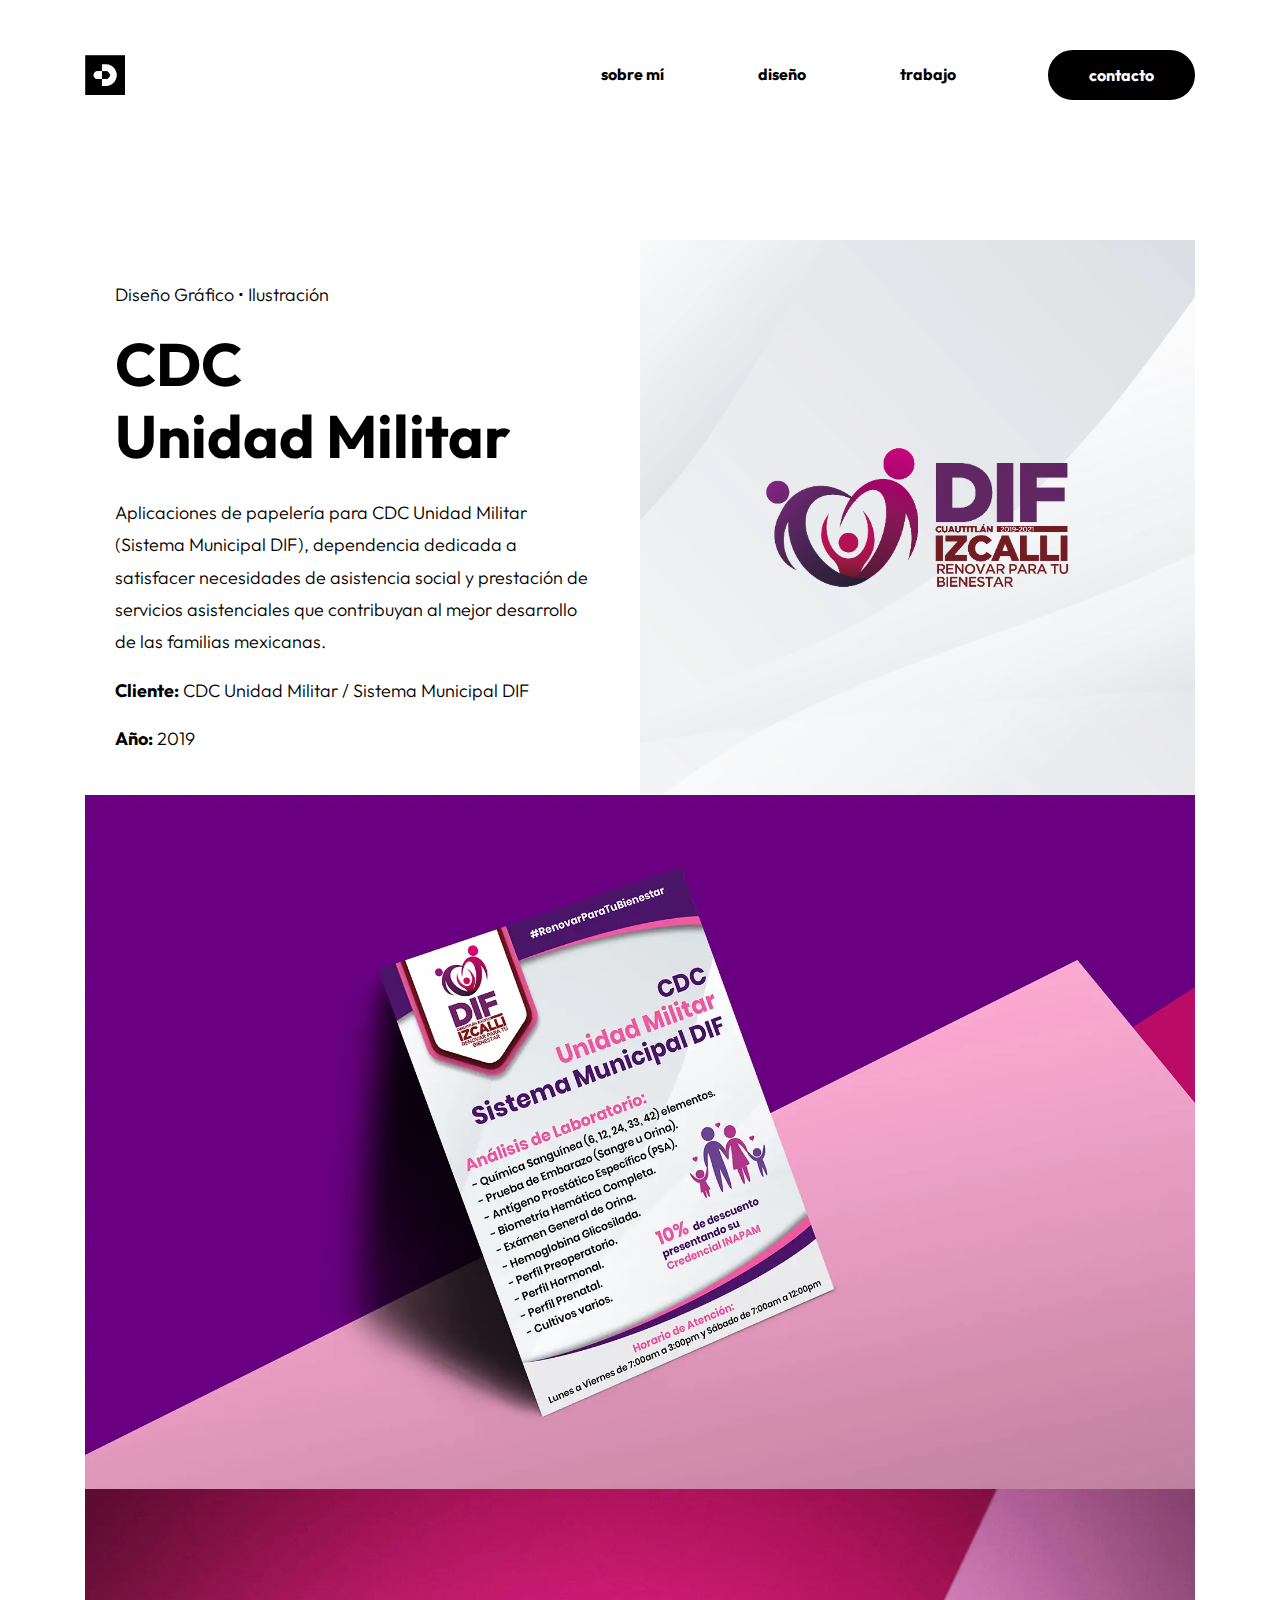
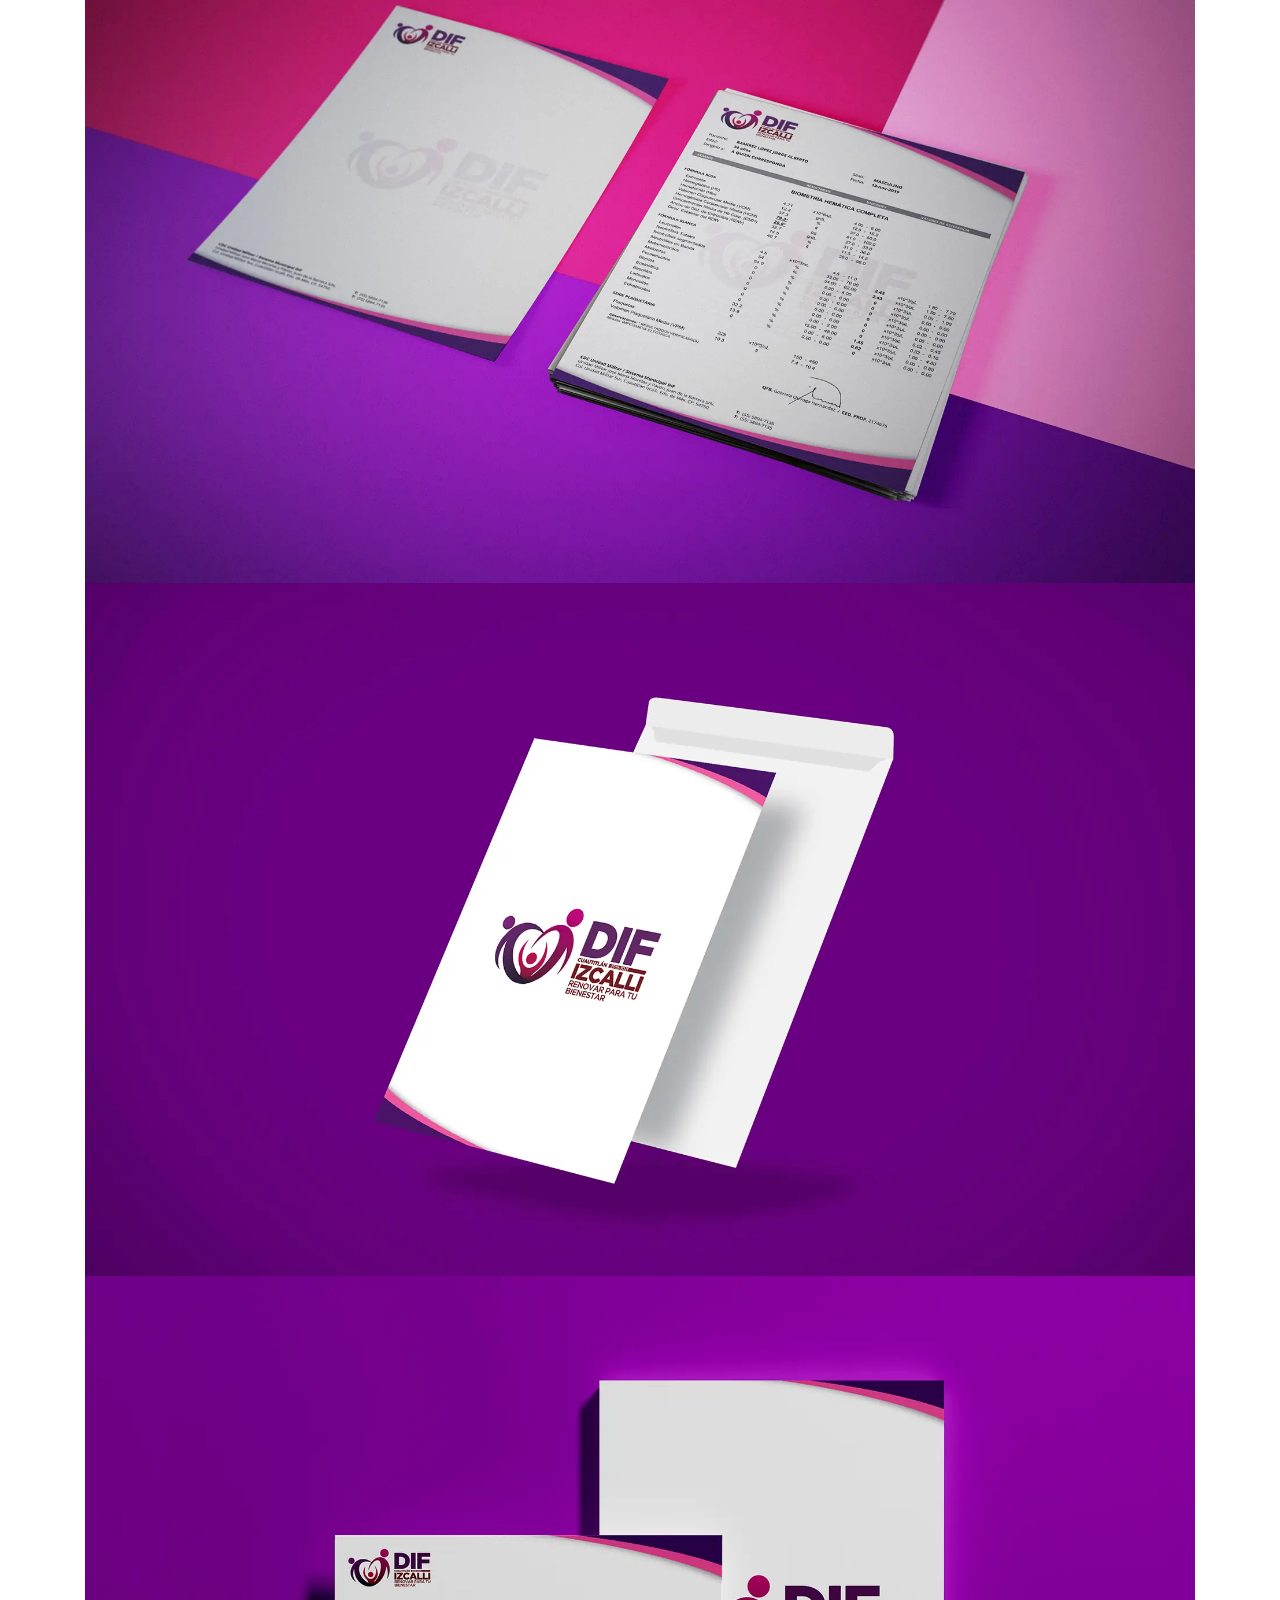
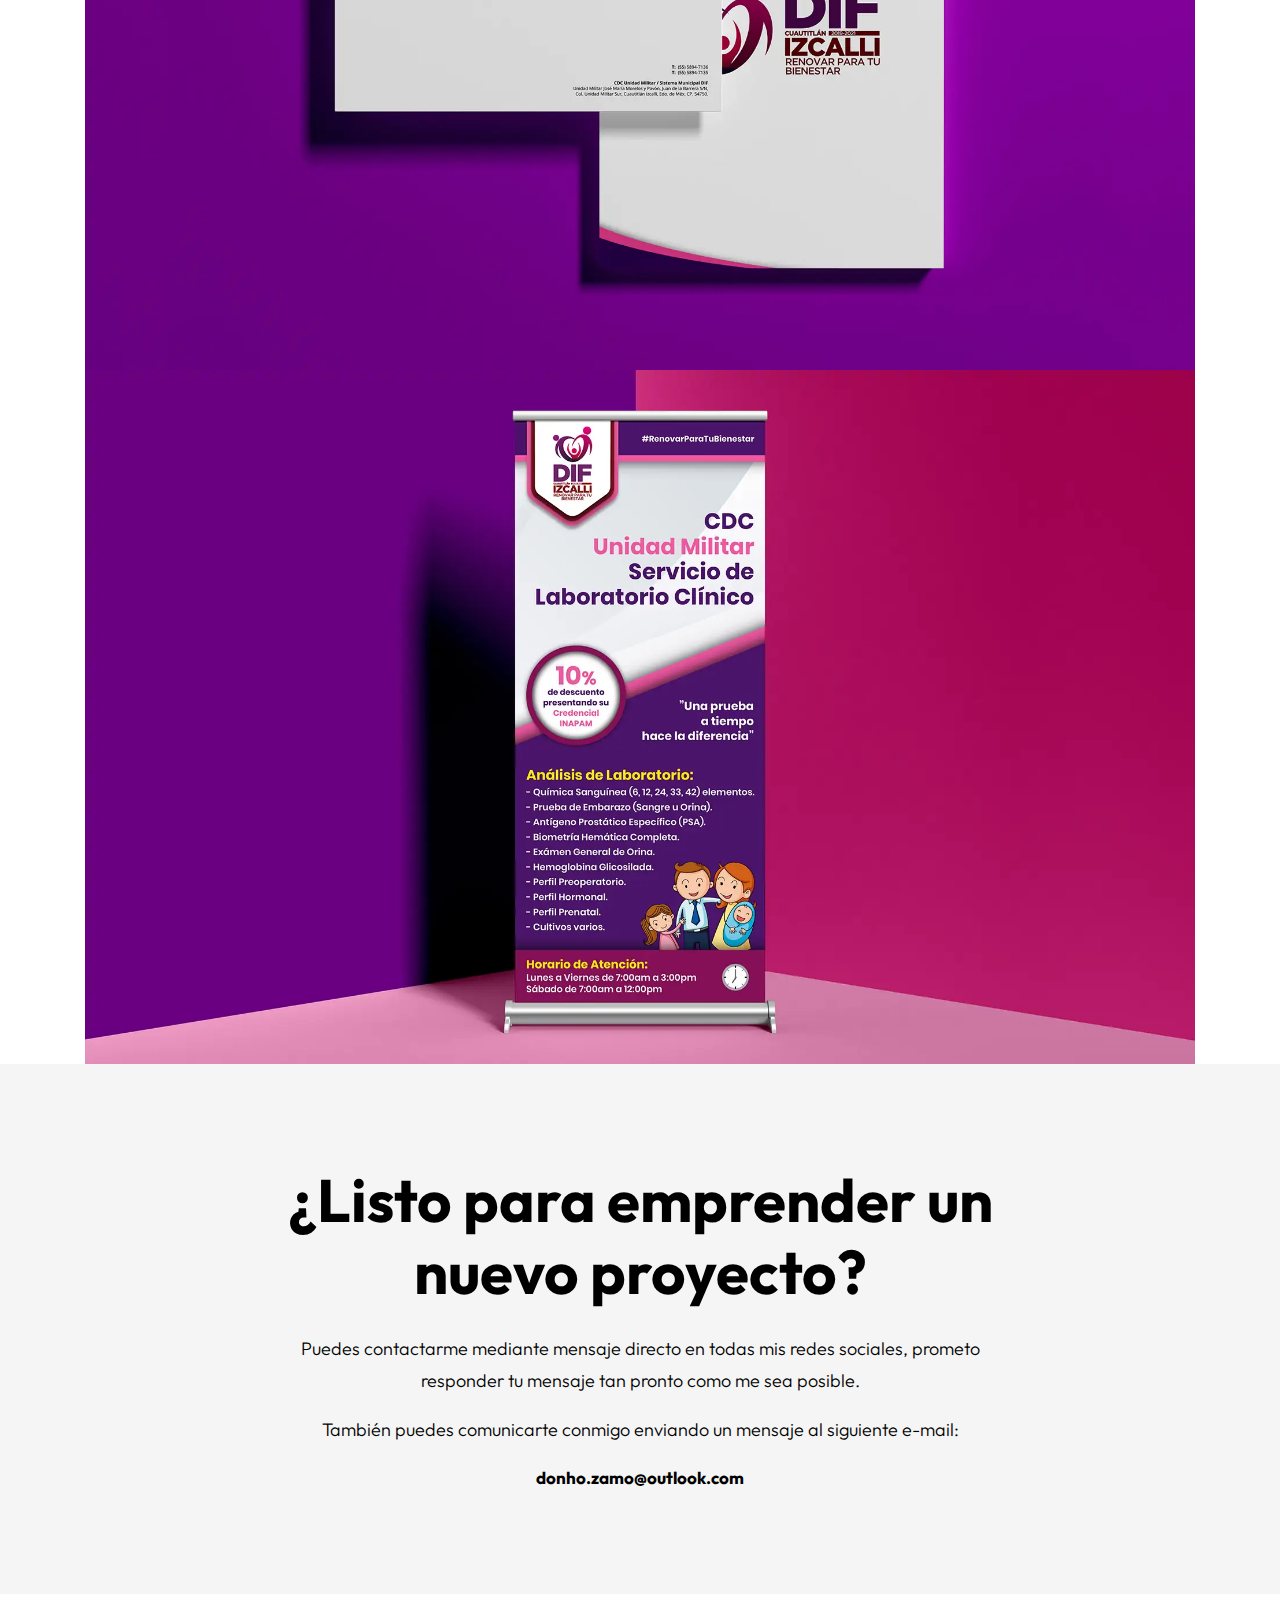
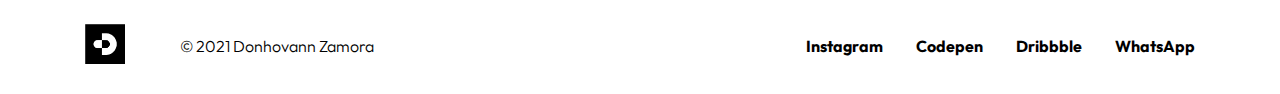
==== cdc-proyecto.html @ dbd27ae6 "Add files via upload" ====
<!DOCTYPE html>
<html lang="es">
<head>
  <meta charset="UTF-8">
  <meta http-equiv="X-UA-Compatible" content="IE=edge">
  <meta name="keywords" content="Desarrollo Web, Diseño Digital, Diseño Gráfico, Freelance, Web Design, México"/>
  <meta name="description" content="Donhovann Zamora, desarrollador web y diseñador digital freelance localizado en el Estado de México."/>
  <meta name="viewport" content="width=device-width, initial-scale=1.0, maximum-scale=1.0">
  <meta name="Donhovann Zamora" content="WebDesign">
  <title>Donhovann - Proyecto CDC Unidad Militar</title>
  <!--Shortcut Icon-->
  <link rel="shortcut icon" href="img/favicon.png" type="image/x-icon">
  <!--Modernizr JS-->
  <script src="js/modernizr-custom.js"></script>
  <!--Bootstrap CSS-->
  <link rel="stylesheet" type="text/css" href="css/bootstrap.min.css" media="all">
  <!--General Style CSS-->
  <link rel="stylesheet" type="text/css" href="css/style.css" media="all">
  <!--Fonts CSS-->
  <link rel="stylesheet" type="text/css" href="css/font-awesome.min.css" media="all">
</head>
<body>

  <!-- Navbar -->
  <nav class="navbar navbar-expand-lg navbar-light bg-light" id="nav">
    <div class="container">
      <a class="navbar-brand logo_h" href="index.html"><img src="img/logo.png" alt="logo" height="40" width="40"/></a>
      <button class="navbar-toggler collapsed" type="button" data-toggle="collapse" data-target="#navbarNav" aria-controls="navbarNav" aria-expanded="false" aria-label="Toggle navigation">
        <span class="navbar-toggler-icon"></span>
        <span class="my-1 mx-2 close"> <i class="fa fa-close"></i></span>
      </button>
      <div class="collapse navbar-collapse text-right" id="navbarNav">
        <ul class="navbar-nav">
          <li class="nav-item" id="empty"><a class="nav-link" href="#aboutme_wrap">sobre mí</a></li>
          <li class="nav-item" id="empty"><a class="nav-link" href="#services_wrap">diseño</a></li>
          <li class="nav-item" id="empty"><a class="nav-link" href="#work_wrap">trabajo</a></li>
          <li class="nav-item nav-ghost"><a class="nav-link" href="#contact_wrap">contacto</a></li>
        </ul>
      </div>
    </div>
  </nav>

  <!-- CDC Project -->
  <section id="project-container">
    <div class="container">
      <div class="row">
        <div class="col-lg-6" id="project-text">
          <div class="text-container">       
            <p class="tag">Diseño Gráfico • Ilustración</p>
            <h2>CDC</br>Unidad Militar</h2> 
            <p>Aplicaciones de papelería para CDC Unidad Militar (Sistema Municipal DIF), dependencia dedicada a satisfacer necesidades de
               asistencia social y prestación de servicios asistenciales que contribuyan al mejor desarrollo de las familias mexicanas.</p>
            <p><span>Cliente:</span> CDC Unidad Militar / Sistema Municipal DIF</p>
            <p><span>Año:</span> 2019</p>
          </div>
        </div>  
        <div class="col-lg-6 project-block-image">
          <img src="img/projects/cdc/cdc00.webp" alt="" />
        </div>
        <div class="col-lg-12 image-container">
          <img src="img/projects/cdc/cdc01.webp" alt="alt">
          <img src="img/projects/cdc/cdc02.webp" alt="alt">
          <img src="img/projects/cdc/cdc03.webp" alt="alt">
          <img src="img/projects/cdc/cdc04.webp" alt="alt">
          <img src="img/projects/cdc/cdc05.webp" alt="alt">
          <!--<img src="img/projects/cdc/cdc08.webp" alt="alt">
          <img src="img/projects/cdc/cdc09.webp" alt="alt">
          <img src="img/projects/cdc/cdc10.webp" alt="alt">-->
        </div>  
      </div>    
    </div>
  </section>

  <!-- Contact -->
  <div id="contact_wrap">
    <div class="container">
      <div class="row">
        <div class="col-lg-8 text-center offset-lg-2" id="contact_text">
          <h2>¿Listo para emprender un nuevo proyecto?</h2>
          <p>Puedes contactarme mediante mensaje directo en todas mis redes sociales,
             prometo responder tu mensaje tan pronto como me sea posible.</p>
          <p>También puedes comunicarte conmigo enviando un mensaje al siguiente e-mail:</p>
          <p class="envelope">donho.zamo@outlook.com</p>
        </div>  
      </div>
    </div>
  </div>

  <!--Footer Trip -->
  <div id="footer-strip">
    <div class="container">
      <div class="row center02">
        <div class="col-12 col-lg-1 left">
          <a class="logo_h02" href="#nav"><img src="img/logo.png" alt="logo" height="40" width="40"/></a>
        </div>
        <div class="col-12 col-lg-6 center">
          <p>© 2021 Donhovann Zamora</p>
        </div>
        <div class="col-12 col-md-12 col-lg-5 right">
          <ul class="social-letter">
            <li id=""><a href="https://www.instagram.com/donho_zamo/" target="_blank">Instagram</a></li>
            <li id=""><a href="https://codepen.io/donho_zamo" target="_blank">Codepen</a></li>
            <li id=""><a href="https://dribbble.com/donho_zamo" target="_blank">Dribbble</a></li>
            <li id=""><a href="https://api.whatsapp.com/send?phone=5215575532585">WhatsApp</a></li>
          </ul>
        </div>
      </div>
    </div>
  </div>

  <!--Jquery v3.5.1-->
  <script src="js/jquery-3.5.1.min.js"></script>
  <!--Bootstrap-->
	<script src="js/bootstrap.min.js"></script>
  <!--Main Scripts & Plugins-->
</body>
</html>
---- css/style.css ----
@import url('https://fonts.googleapis.com/css2?family=Poppins:ital,wght@0,100;0,200;0,300;0,400;0,500;0,600;0,700;0,800;0,900;1,100;1,200;1,300;1,400;1,500;1,600;1,700;1,800;1,900&display=swap');

@import url('https://fonts.googleapis.com/css2?family=Outfit:wght@100;200;300;400;500;600;700;800;900&display=swap');

/*----------Main Style----------*/
html {
  scroll-behavior: smooth;
}
body {
  /*font-family: 'Poppins', sans-serif !important;*/
  font-family: 'Outfit', sans-serif !important;
  color: #000;
  font-display: swap;
}
h1 {
  /*font-size: 56px;
  font-weight: 700;
  margin-top: 0px;
  margin-bottom: 25px;
  font-size: 57px;*/
  font-size: 60px;
  font-weight: 700;
  margin-top: 0px;
  margin-bottom: 25px;
  line-height: 72px;
}
h2 {
  /*font-size: 56px;
  font-weight: 700;
  margin-top: 0px;
  margin-bottom: 30px;*/
  font-size: 60px;
  font-weight: 700;
  margin-top: 0px;
  margin-bottom: 25px;
  line-height: 72px;
  
}
h3 {
  font-size: 44px;
  font-weight: 700;
  line-height: 54px;
  margin-top: 0px;
  margin-bottom: 18px;
}
h4 {
  font-size: 32px;
  font-weight: 700;
  line-height: 41px;
  margin-top: 0px;
  margin-bottom: 6px;
}
h5 {
  /*font-size: 18px;
  font-weight: 700;
  line-height: 26px;
  margin-bottom: 9px; 
  margin-top: 0px;*/
  font-size: 19px;
  font-weight: 700;
  line-height: auto;/*34.2px*/
  margin-bottom: 13px; 
  margin-top: 0px;
}
p {
  /*font-size: 16px;
  font-weight: 400;
  line-height: 32px;*/
  /*font-size: 19px;
  font-weight: 300;
  line-height: 34.2px;*/
  font-size: 18px;
  font-weight: 300;
  line-height: 32.4px;
}
a {
  /*  font-size: 16px;*/
  font-size: 18px;/*19px*/
}
#button-ghost {
  -webkit-transition:all 0.25s ease-in; 
  -moz-transition:all 0.25s ease-in; 
  -o-transition:all 0.25s ease-in;
  -ms-transition:all 0.25s ease-in; 
  transition: all 0.25s ease-in;
  border: 3px solid #000000;
  border-radius: 40px;
  padding: 12px 38px !important; 
  background-color: #000000;
  font-weight: 700;
  color: #ffffff;
  font-size: 16px;
}
#button-ghost i {
  font-size: 16px;
  padding-left: 6px;
  font-weight: 700;
}
#button-ghost:hover {
  -webkit-transition:all 0.25s ease-in; 
  -moz-transition:all 0.25s ease-in; 
  -o-transition:all 0.25s ease-in;
  -ms-transition:all 0.25s ease-in; 
  transition: all 0.25s ease-in;
  border: 3px solid #000000;
  background-color: #FFFFFF !important;
  color: #000000 !important;
  text-decoration: none;
}
#button-ghost:hover i{
  font-size: 16px;
  font-weight: 700;
}
.block-text p:last-of-type{
  margin-bottom: 50px;
}
/*---------------------- Navbar ----------------------*/
.navbar {
  background-color: #FFFFFF !important;
  padding: 50px 0;
}
.navbar-nav { 
  margin-left: auto; 
} 
.navbar .nav-item {
  /*margin: 0 27px ;*/
  margin: 0 15px;
  border-radius: 10px;
  -webkit-transition:all 0.25s ease-in; 
  -moz-transition:all 0.25s ease-in; 
  -o-transition:all 0.25s ease-in;
  -ms-transition:all 0.25s ease-in; 
  transition: all 0.25s ease-in;
  border: 2px solid transparent;
  color: #000000;
}
.navbar .nav-item:hover,
.navbar .nav-item:active,
.navbar .nav-item:focus {
  background-color: #f1f3f4 !important;
}
/*.navbar .nav-item a {
  padding: 12px 18px !important;
}*/
.navbar #empty a{
  color: #000000;
  /*padding: 12px 18px !important;*/
  padding: 10px 30px !important;
}
.navbar .nav-item:last-child a{
  color: #ffffff;
}
.navbar .nav-item:last-child:hover a{
  color: #000000;
}
.navbar .nav-ghost {
  -webkit-transition:all 0.25s ease-in; 
  -moz-transition:all 0.25s ease-in; 
  -o-transition:all 0.25s ease-in;
  -ms-transition:all 0.25s ease-in; 
  transition: all 0.25s ease-in;
  border: 3px solid #000000;
  border-radius: 40px;
  background-color: #000000 !important;
  margin-left: 45px;
}
.navbar .nav-ghost a {
  -webkit-transition:all 0.25s ease-in; 
  -moz-transition:all 0.25s ease-in; 
  -o-transition:all 0.25s ease-in;
  -ms-transition:all 0.25s ease-in; 
  transition: all 0.25s ease-in;
  padding: 10px 38px !important; 
}
.navbar .nav-ghost:hover,
.navbar .nav-ghost:active,
.navbar .nav-ghost:focus {
  /*border: 2px solid #ffff00;/*#01ccff;
  background-color: #ffffff !important;*/
  
  border: 3px solid #000000;/*#01ccff;*/
  background-color: #ffffff !important;
}
.navbar .nav-item:last-child {
  margin-right: 0px; 
}
.navbar .nav-item a { 
  /*font-size: 15px;
  color: #000000 !important;
  font-weight: 700;*/
  font-size: 16px;
  font-weight: 700;
  /*color: #000000 !important;*/
  color: #000000;

} 
/*.logo_h img {
  max-width: 40px;
  margin-left: 0px;
  left: 0;
}*/
.navbar-brand {
  margin-left: 0px;
  padding-left: 0px;
  left: 0;
}
.navbar-toggler>.close {
  display:inline;
}
.close i {
  font-size: 25px;
} 
.navbar-toggler.collapsed>.close, .navbar-toggler:not(.collapsed)>.navbar-toggler-icon {
  display:none;
}
.navbar-toggler,
.navbar-toggler:focus,
.navbar-toggler:active,
.navbar-toggler:hover {
  border: none !important;
  text-decoration: none !important;
  outline: none !important;
  padding-right: 0px;
  margin-right: 0px;
}
/*---------------------- Hero Banner ----------------------*/
#hero-banner {
  background-color: #FFFFFF;
  padding: 10px 0 0 0;
}
.social-letter {
  padding: 10px 0 0 0;
}
.social-letter li {
  list-style: none;
  display: inline-block;
  margin: 0px 15px;
}
.social-letter li:first-child {
  margin-left: 2px; 
}
.social-letter li a {
  text-decoration: none;
  font-weight: 700;
  color: #000000;
  -webkit-transition:all 0.15s ease-in; 
  -moz-transition:all 0.15s ease-in; 
  -o-transition:all 0.15s ease-in;
  -ms-transition:all 0.15s ease-in; 
  transition: all 0.15s ease-in; 
}
.social-letter li a:hover,
.social-letter li a:focus,
.social-letter li a:active {
  opacity: 0.6;
}

#hero-banner .block-text {
  display: flex;
  align-items: center;
}/*
#hero-banner .block-image { 
  display: flex;
  align-items: center;
  justify-content: center;
  overflow: hidden;
}
#hero-banner .block-image img {
  width: 150%;
  height: auto;
}*/
#hero-banner .block-image { 
  display: flex;
  align-items: center;
  justify-content: center;
  overflow: hidden;
}
#hero-banner .block-image img {
  width: 120%;
  height: auto;
}

/*---------------------- About me ----------------------*/
.info_text_wrap {
  background-color: #f1f3f4;
}
.info_text_wrap .block-image { 
  display: flex;
  align-items: center;
  justify-content: center;
  /*padding: 0 40px 0 0;*/
  overflow: hidden;
}
.info_text_wrap .block-image img {
  width: 100%;
  height: auto;
}
.info_text_wrap #block-text {
  display: flex;
  align-items: center;
}
.info_text_wrap p:last-child {
  margin-bottom: 0px;
  padding-bottom: 0px;
}
#work_wrap, #work_me_wrap {
  padding: 100px 0;
}
#work_wrap .block-image img{
  max-width: 95%;
  height: auto;
}
#work_me_wrap .block-image img{
  max-width: 90%;
  height: auto;
}
/*---------------------- Services ----------------------*/
#services_wrap {
  padding: 100px 0;
  text-align: left; 
}
#services_wrap .main_title {
  max-width: 600px; /*550px*/
  padding-bottom: 30px;
}
.card-services { 
  margin-bottom: 20px;
  margin-top: 0px;
  border-radius: 10px;
  text-align: left; 
  display: block;
  padding: 25px 25px;
  background-color: #f1f3f4;
} 
.card-services .text-wrap {
  display: block;
  width: 100%;
}
.card-services .text-wrap p,.hover-text p {
  /*font-size: 14px;
  line-height: 27px;
  margin-bottom: 0px;
  margin-top: 0px;*/
  font-size: 16px;
  line-height: 27.2px;
  margin-bottom: 0px;
  margin-top: 0px;
}
/************************************/
#services_wrap .card-services .hover-text {
  opacity: 1;
  display: none;
  position: absolute;
  margin-top: -200px !important;
}
#services_wrap .card-services:hover .hover-text {
  background-color: #212121;
  opacity: 1;
  display: contents;
}
#services_wrap .card-services:hover .text-wrap {
  display: none;
}
#services_wrap .services01:hover {
  background-color: #A4FEFD;/*#FFDEF4;*/ /*#FFFF00*/
  cursor: context-menu;
}
#services_wrap .services02:hover {
  background-color: #A4FEFD;/*#E8DDFF;*/
  cursor: context-menu;
}
#services_wrap .services03:hover {
  background-color: #A4FEFD;/*#DEF9FF;*/
  cursor: context-menu;
}
/*---------------------- Projects ----------------------*/
.col-no-margin {
  margin-left: 0;
  margin-right: 0;
  padding-left: 0;
  padding-right: 0;
}
.ccc {
  padding-left: 15px;
  padding-right: 15px;
}
#projects_wrap {
  padding: 100px 0 140px 0;
  text-align: left;
}
#projects_wrap .main_title {
  text-align: left;
  padding-bottom: 30px;
}
.block-container {
  overflow: hidden !important;
}
.card-project {
  text-align: left;
  /*background-color: #f8f9f9;*/
  background-color: #f1f3f4;
  height: 220px;

  background-repeat: no-repeat, repeat;
  background-size: cover;
  background-position: center;
  overflow: hidden !important;
}
.turquesa {
  background-image: url("../img/projects/preview-turquesa.webp");
}
.hawi {
  background-image: url("../img/projects/preview-hawi.webp");
}
.escareg {
  background-image: url("../img/projects/preview-escareg.webp");
}
.cdc {
  background-image: url("../img/projects/preview-cdc.webp");
}
.kazel {
  background-image: url("../img/projects/preview-kazel.webp");
}
.card-project .tag {
  font-size: 14px;
  text-transform: uppercase;
  line-height: 29px;
  font-weight: 600;
  margin-top: 0px;
  margin-bottom: 10px;
}
.card-project .tag-number {
  font-size: 40px;
  line-height: 29px;
  font-weight: 700;
}
.card-project .tag-number span{
  font-size: 24px;
  font-weight: 600;
  color: #c4c4c4;
}
#projects_wrap a {
  color: #000000;
}
#projects_wrap a:hover {
  text-decoration: none;
  color: #000000;
}
#projects_wrap .card-project a .container-text {
  -webkit-transition:all 0.2s ease-in; 
  -moz-transition:all 0.2s ease-in; 
  -o-transition:all 0.2s ease-in;
  -ms-transition:all 0.2s ease-in; 
  transition: all 0.2s ease-in; 
  position: relative;
  min-height: 220px;
  background-color: rgba(0, 0, 0, 0.1 );
  opacity: 0;

  color: #ffffff;
  text-align: center;

  margin-top: -250px;
}
#projects_wrap .card-project:hover a .container-text {
  background-color: #212121;
  opacity: 1;
  margin-top: 0px;
}
#projects_wrap .card-project a .container-text  p {
  font-size: 14px;
  line-height: 29px;
  margin-bottom: 0px;
  margin-top: 0px;

  position: absolute;
  top: 50px;
  bottom: 0;
  left: 0;
  right: 0;
  height: max-content;
  margin: auto;
}
#projects_wrap .card-project a .container-text  h4 {
  position: absolute;
  top: 0;
  bottom: 0;
  left: 0;
  right: 0;
  height: max-content;
  margin: auto;
  
  font-size: 20px;
  line-height: 26px;
  font-weight: 600;
  text-transform: uppercase;
}
#projects_wrap .card-project a .container-text  h4 span {
  font-size: 16px;
  font-weight: 500;
  text-transform: capitalize;
}
/*---------------------- Project Singular Page ----------------------*/
#project-container {
  padding-top: 80px;
  margin-top: 10px;
  background-color: #ffffff;
}
#project-container img {
  width: 100%;
}
#project-text {
  display: flex;
  align-items: center;
}
#project-text span {
  font-weight: 700;
}
.text-container {
  padding: 0 30px;
}
#project-text p:last-child {
  margin-bottom: 0px;
}
.project-block-image { 
  overflow: hidden !important;
  margin-left: 0px;
  padding-left: 0px;
}
.project-block-image img {
  margin: auto;
  width: 100%;
  height: auto;
  top: 0; left: 0; bottom: 0; right: 0;
}
/*---------------------- Instagram ----------------------*/
#insta_wrap {
  background-color: #ffffff;
  padding: 100px 0 0 0;
  text-align: left;
  display: flex;
  align-items: center;
  justify-content: left;
  color: #000000;
}
.main_title {
  display: inline-block;
  padding-bottom: 30px;
}
.main_title p {
  margin-top: 0px;
  margin-bottom: 0px;
}
.insta_item {
  overflow: hidden;
  padding: 0;
  max-height: 300px;
  margin: 0;
}
.insta_item img { 
  -webkit-transition:all 0.15s ease-in; 
  -moz-transition:all 0.15s ease-in; 
  -o-transition:all 0.15s ease-in;
  -ms-transition:all 0.15s ease-in; 
  transition: all 0.15s ease-in; 
  overflow: hidden;
  width: 100%;
}
.insta_item img:hover { 
  opacity: 0.8;
  cursor: pointer;
}
.insta_wrap .btn-container {
  max-height: 45px;
  margin-top: 20px;
  padding: 10px 0;
}
.insta-box {
  padding: 0px;
  overflow: hidden;
}
/*---------------------- Contact ----------------------*/
.envelope {
  font-size: 17px;
  font-weight: 700;
  margin-bottom: 0px;
  padding-bottom: 0px;
}
#contact_wrap {
  background-color: #f5f5f5;
}
#contact_text {
  padding-top: 100px;
  padding-bottom: 100px;
}
#contact_wrap #contact_img {
  width: 100%;
  height: auto;
}

#contact_wrap .block-image { 
  display: flex;
  align-items: center;
  justify-content: center;
  overflow: hidden;
}
#contact_wrap .block-image img {
  /*width: 90%;*/
  width: 100%;
  height: auto;
  /*padding-left: 20px;*/
}
/*---------------------- Footer Strip ----------------------*/
#footer-strip {
  padding: 30px 0;
  background-color: #ffffff;
}
#footer-strip p {
  /*font-size: 14px;
  padding: 0;
  margin: 0;
  margin-top: 10px;*/
  font-size: 16px;
  /*line-height: 27.2px;*/
  margin-bottom: 0px;
  margin-top: 6px;
}
#footer-strip a {
  font-size: 16px;
  font-weight: 700;
}
.center .center02 {
  display: flex;
  align-items: center;
}
.right {
  text-align: right !important;
}
.right .social-letter {
  list-style-type: none;
  margin: 0;
  padding: 0;
}
.right .social-letter li {
  display: inline-block;
  padding: 0;
  margin-top: 10px;
}
.right .social-letter li:last-child {
  margin-right: 0px !important; 
  padding-right: 0px !important; 
}
/*.logo_h02 {
  margin-left: 0px !important;
}
.logo_h02 img {
  max-width: 40px;
  margin-left: 0px;
  left: 0;
}*/
/*------------------------------------------*/
/*-------- MEDIA QUERIES RESPONSIVE --------*/
/*------------------------------------------*/
@media (min-width: 320px) and (max-width: 767px) { /*320-479 & 480-599 & 600-767*/
  .container {
    padding-left: 25px;
    padding-right: 25px;
  }
  .navbar {
    margin-left: 10px;
    margin-right: 10px;
  }
  h1 {
    font-size: 34px;
    font-weight: 700;
    margin-top: 0px;
    margin-bottom: 20px;
    line-height: 41px;
  }
  h2 {
    font-size: 34px;
    font-weight: 700;
    margin-top: 0px;
    margin-bottom: 20px;
    line-height: 41px;
  }
  h3 {
    font-size: 28px;
    font-weight: 700;
    line-height: 38px;
    margin-top: 0px;
    margin-bottom: 18px;
  }
  h4 {
    font-size: 26px;
    font-weight: 700;
    line-height: 36px;
    margin-top: 0px;
    margin-bottom: 6px;
  }
  h5 {
    font-size: 21px;
    font-weight: 700;
    line-height: 24px;
    padding-left: 2px;
    margin-bottom: 8px;
  }
  p {
    font-size: 17px;/*15px;*/
    font-weight: 300;
    line-height: 30.6px;/*30px; */
    padding-left: 0px;
  }
  a {
    /*font-size: 14px;*/
    font-size: 17px;/*15px;*/
    font-weight: 300;
    line-height: 30.6px;/*30px; */
  }
  .btn-link {
    text-align: center;
    margin: auto;
    display: block;
    font-size: 15px;
  }
  /*---------------------- Navbar ----------------------*/
  .navbar {
    background-color: #FFFFFF !important;
    padding: 25px 0px 0px 0px;
  }
  .navbar-nav { 
    margin-top: 25px;
    margin-left: auto; 
    width: 100%;
  } 
  .logo_h {
    margin-left: 18px !important;
  }
  .navbar-toggler {
    margin-right: 18px !important;
  }
  .navbar-toggler,
  .navbar-toggler:focus,
  .navbar-toggler:active,
  .navbar-toggler:hover {
    border: none !important;
    text-decoration: none !important;
    outline: none !important;
    padding-right: 0px;
    margin-right: 0px;
  }
  .navbar .nav-item {
    -webkit-transition:all 0.25s ease-in; 
    -moz-transition:all 0.25s ease-in; 
    -o-transition:all 0.25s ease-in;
    -ms-transition:all 0.25s ease-in; 
    transition: all 0.25s ease-in;
    width: 100%;
    text-align: center;
    left: 0;
    margin-left: 0;
    padding-left: 0;
    margin: 2px 0;
    padding: 13px 0;
    border-radius: 0px;
  }
  .navbar .nav-item:hover,
  .navbar .nav-item:active,
  .navbar .nav-item:focus {
    background-color:#f1f3f4 !important;
  }
  .navbar .nav-item:last-child {
    margin-right: 0px; 
  }
  .navbar .nav-item a { 
    font-size: 17px;
    font-weight: 600;
    color: #000000 !important;
  } 
  .logo_h img {
    max-width: 40px;
    margin-left: 0px;
    left: 0;
  }
  .navbar-brand {
    margin-left: 0px;
    padding-left: 0px;
    left: 0;
  }
  .close i {
    font-size: 28px;    
  } 
  .navbar .nav-item a {
  padding: 10px 20px !important;
  }
  .navbar .nav-active {
    border: 2px solid transparent;
    border-radius: 0px;
  }
  .navbar .nav-active:hover,
  .navbar .nav-active:active,
  .navbar .nav-active:focus {
    border: 2px solid transparent;
    background-color: #f1f3f4 !important;
  }


  .navbar .nav-ghost {
    border: none;
    background-color: transparent !important;
  }
  .navbar .nav-ghost:hover {
    border: none;
    background-color: #f1f3f4 !important;
  }
  /*---------------------- Hero Banner --------------------*/
  #hero-banner {
    padding: 55px 0 95px 0;
  }
  .social-letter li {
    margin: 0px 10px;
  }
  /*---------------------- About me --------------------*/
  #aboutme_wrap {
    padding: 80px 0;
  }
  /*---------------------- Services --------------------*/
  #services_wrap {
    padding: 80px 0;
  }
  /*---------------------- Work --------------------*/
  .block-image { 
    display: flex;
    align-items: center;
    justify-content: center;
    padding: 0 0 50px 0;
    
    padding-left: 0 !important;
    padding-right: 0 !important;
    margin-left: 0 !important;
    margin-right: 0 !important;
    overflow: hidden;
  }
  .block-image img {
    width: 90%;
    height: auto;
    overflow: hidden;

    padding-left: 0 !important;
    padding-right: 0 !important;
    margin-left: 0 !important;
    margin-right: 0 !important;
  }
  /*---------------------- Projects --------------------*/
  #projects_wrap {
    padding: 80px 0 0 0;
    text-align: left;
  }
  .card-project {
    width: 100%;
    height: 250px  !important;
  }
  #projects_wrap .card-project a .container-text  h3 {
    height: 40%;
  }
  #projects_wrap .col-no-margin {
    width: 100% !important;
  }
  #projects_wrap .hawi {
    width: 100% !important;
    margin-left: 0;
    padding-left: 0;
    margin-right: 0;
    padding-right: 0;
  }
  #projects_wrap .main_title {
    padding: 0 25px 30px 25px;
  }
  #projects_wrap .card-project {
    overflow: hidden !important;
    margin-left: 0;
    padding-left: 0;
    margin-right: 0;
    padding-right: 0;
  }
  #projects_wrap .card-project a .container-text {
    min-height: 250px;
    margin-top: -250px;
  }
  #projects_wrap .card-project:hover a .container-text {
    opacity: 1;
    margin-top: 0px;
  }
  .ccc {
    padding-left: 0 !important;
    padding-right: 0 !important;
    margin-left: 0 !important;
    margin-right: 0 !important;
  }
    /**/
  #projects_wrap .container {
    padding-left: 0;
    margin-left: 0;
    padding-right: 0;
    margin-right: 0;
  }
  #projects_wrap #project-text {
    margin-bottom: 90px;
  }
  #projects_wrap .block-image {
    padding-left: 0;
    margin-left: 0;
    padding-right: 0;
    margin-right: 0;
  }
  #projects_wrap .image-container {
    padding-left: 0;
    margin-left: 0;
    padding-right: 0;
    margin-right: 0;
  }
  /*---------------------- Projects Single Page --------------------*/
  .text-container {
    padding: 0 15px;
  }
  #project-container .container {
    padding-left: 0;
    margin-left: 0;
    padding-right: 0;
    margin-right: 0;
  }
  #project-container #project-text {
    margin-bottom: 90px;
  }
  #project-container .project-block-image {
    padding-left: 0;
    margin-left: 0;
    padding-right: 0;
    margin-right: 0;
  }
  #project-container .image-container {
    padding-left: 0;
    margin-left: 0;
    padding-right: 0;
    margin-right: 0;
  }
  /*---------------------- Work-Me --------------------*/
  #work_me_wrap .block-image { 
    display: flex;
    align-items: center;
    justify-content: center;
    padding: 0 0 50px 0;
    
    padding-left: 0 !important;
    padding-right: 0 !important;
    margin-left: 0 !important;
    margin-right: 0 !important;
    overflow: hidden;
  }
  #work_me_wrap .block-image img {
    width: 85%;
    height: auto;
    overflow: hidden;

    padding-left: 0 !important;
    padding-right: 0 !important;
    margin-left: 0 !important;
    margin-right: 0 !important;
  }
  /*---------------------- Instagram --------------------*/
  #insta_wrap {
    padding: 80px 0 0 0;
    text-align: left;
    align-items: left;
    justify-content:left;
  }
  /*---------------------- Contact --------------------*/
  #contact_wrap{
    padding: 0;
  }
  .contact_text {
    padding: 0;
  }
  #contact_wrap #contact_text {
    padding: 80px 0 40px 0;
  }
  .envelope{
    /*font-size: 15px;*/
    font-size: 17px;/*15px;*/
    font-weight: 600;
    line-height: 30.6px;/*30px; */
  }
  /*---------------------- Footer --------------------*/
  #footer-strip {
    padding: 50px 0;
  }
  #footer-strip .left { 
    text-align: center;
  }
  #footer-strip .center { 
    text-align: center;
    margin: 5px 0px;
  }
  #footer-strip .center02 { 
    text-align: center !important;
    margin: 5x 0;
  }
  #footer-strip .right {
    text-align: center;
  }
  #footer-strip .social-letter {
    padding-top: 0px;
    margin-top: 0px;
    text-align: center;
  }
  #footer-strip p {
    font-size: 15px;
  }
  #footer-strip a {
    font-size: 15px;
  }
  #footer-strip .left .logo_h img { 
    margin-bottom: 8px;
  }
  .right .social-letter li {
    padding: 0px;
    margin-top: 0px;
  }
  .right .social-letter li:first-child {
    margin-left: 0px !important; 
    padding-left: 0px !important; 
  }
}
@media (min-width: 600px) and (max-width: 767px) { /*768 - 799 & 800 - 1023*/
/*---------------------- Projects --------------------*/
#projects_wrap {
  padding: 100px 0 !important;
  text-align: left;
  padding-right: 0px !important;
  margin-right: 0px !important;
  left:0 !important;
  right:0 !important;

}
#projects_wrap .container {
  padding-left: auto;
  margin-left: auto;
  padding-right: auto;
  margin-right: auto;
}
#projects_wrap .main_title {
padding-bottom: 30px;
}
.ccc{
  padding-left: auto;
  padding-right: auto;
  margin-left: auto;
  margin-right: auto;
}
.card-project {
  width: 100%;
  height: 250px  !important;

  overflow: hidden !important;
  margin-left: auto;
  padding-left: auto;
  margin-right: auto;
  padding-right: auto;
}
#projects_wrap .card-project a .container-text  h3 {
  height: 40%;
}
#projects_wrap .col-no-margin {
  width: 100% !important;
  background-color: red !important;

}
#projects_wrap .card-project a .container-text {
  min-height: 250px;
  margin-top: -250px;
}
#projects_wrap .card-project:hover a .container-text {
  opacity: 1;
  margin-top: 0px;
}
}
@media (min-width: 768px) and (max-width: 1023px) { /*768 - 799 & 800 - 1023*/
  h1 {
    font-size: 34px;
    font-weight: 700;
    margin-top: 0px;
    margin-bottom: 20px;
    line-height: 41px;
  }
  h2 {
    font-size: 34px;
    font-weight: 700;
    margin-top: 0px;
    margin-bottom: 20px;
    line-height: 41px;
  }
  h3 {
    font-size: 28px;
    font-weight: 700;
    line-height: 38px;
    margin-top: 0px;
    margin-bottom: 18px;
  }
  h4 {
    font-size: 26px;
    font-weight: 700;
    line-height: 36px;
    margin-top: 0px;
    margin-bottom: 6px;
  }
  h5 {
    font-size: 21px;
    font-weight: 700;
    line-height: 24px;
    padding-left: 2px;
    margin-bottom: 8px;
  }
  p {
    font-size: 17px;/*15px;*/
    font-weight: 300;
    line-height: 30.6px;/*30px; */
    padding-left: 0px;
  }
  a {
    /*font-size: 14px;*/
    font-size: 17px;/*15px;*/
    font-weight: 300;
    line-height: 30.6px;/*30px; */
  }
  /*---------------------- Navbar ----------------------*/
  .navbar {
    background-color: #FFFFFF !important;
    padding: 25px 0px 0px 0px;
  }
  .navbar-nav { 
    margin-top: 25px;
    margin-left: auto; 
    width: 100%;
  } 
  .logo_h {
    margin-left: 18px !important;
  }
  .navbar-toggler {
    margin-right: 18px !important;
  }
  .navbar-toggler,
  .navbar-toggler:focus,
  .navbar-toggler:active,
  .navbar-toggler:hover {
    border: none !important;
    text-decoration: none !important;
    outline: none !important;
    padding-right: 0px;
    margin-right: 0px;
  }
  .navbar .nav-item {
    -webkit-transition:all 0.15s ease-in; 
    -moz-transition:all 0.15s ease-in; 
    -o-transition:all 0.15s ease-in;
    -ms-transition:all 0.15s ease-in; 
    transition: all 0.15s ease-in;
    width: 100%;
    text-align: center;
    left: 0;
    margin-left: 0;
    padding-left: 0;
    margin: 2px 0;
    padding: 13px 0;
    border-radius: 0px;
  }
  .navbar .nav-item:hover,
  .navbar .nav-item:active,
  .navbar .nav-item:focus {
    background-color:#f1f3f4 !important;
  }
  .navbar .nav-item:last-child {
    margin-right: 0px; 
  }
  .navbar .nav-item a { 
    font-weight: 600;
    color: #000000 !important;
  } 
  .logo_h img {
    max-width: 40px;
    margin-left: 0px;
    left: 0;
  }
  .navbar-brand {
    margin-left: 0px;
    padding-left: 0px;
    left: 0;
  }
  .close i {
    font-size: 28px;    
  } 
  .navbar .nav-item a{
  padding: 10px 20px !important;
  }
  .navbar .nav-active{
    border: 2px solid transparent;
    border-radius: 0px;
  }
  .navbar .nav-active:hover,
  .navbar .nav-active:active,
  .navbar .nav-active:focus{
    border: 2px solid transparent;
    background-color: #f1f3f4 !important;
  }

  .navbar .nav-ghost {
    border: none;
    background-color: transparent !important;
  }
  .navbar .nav-ghost:hover {
    border: none;
    background-color: #f1f3f4 !important;
  }
  /*---------------------- Hero Section --------------------*/
  #hero-banner {
    padding: 60px 0 130px 0;
  }
  #hero-banner .block-text {
    padding: 50px 0 0 0;
  }

  #hero-banner .block-image {
    padding: 0;
  }
  #hero-banner .block-image img{
    width: 85%;
    height: auto;
    margin-right: auto;
    margin-left: auto;
    display: block;
  }
  /*---------------------- About me --------------------*/
  #aboutme_wrap #block-text{
    margin: 50px 0 100px 0;
  }
  #aboutme_wrap .block-image img{
    width: 85%;
    height: auto;
    margin-right: auto;
    margin-left: auto;
    display: block;
  }
  /*---------------------- Services --------------------*/
  /*---------------------- Work --------------------*/
  /*#work {
    text-align: left;
  }
  .block-image{ 
    display: flex;
    align-items: center;
    justify-content: center;
    padding: 0 0 90px 0;
  }
  .block-image img {
    width: 70%;
    height: auto;
  }*/
  #work_wrap #block-text{
    margin: 50px 0 10px 0;
  }
  #work_wrap .block-image img{
    width: 80%;
    height: auto;
    margin-right: auto;
    margin-left: auto;
    display: block;
  }
  /*---------------------- Work me --------------------*/
  #work_me_wrap #block-text{
    margin: 50px 0 10px 0;
  }
  #work_me_wrap .block-image img{
    width: 80%;
    height: auto;
    margin-right: auto;
    margin-left: auto;
    display: block;
  }
  /*---------------------- Projects --------------------*/
  /*---------------------- Instagram --------------------*/
  /*---------------------- Contact --------------------*/
  #contact_wrap #contact_text{
    margin: 0px;
    padding: 80px 0 0 0;
  }
  #contact_wrap .block-image {
    padding: 40px 0;
  }
  #contact_wrap .block-image img{
    width: 80%;
    height: auto;
    margin-right: auto;
    margin-left: auto;
    display: block;
  }
  /*---------------------- Footer --------------------*/
  #footer-strip {
    padding: 50px 0;
  }
  #footer-strip .left { 
    text-align: center !important;
  }
  #footer-strip .center02 { 
    text-align: center !important;
    margin: 10px 0px 0px 0px;
  }
  #footer-strip .right {
    text-align: center;
    text-align: center !important;
  }
  #footer-strip .social-letter {
    padding-top: 0px;
    margin-top: 0px;
  }
}
@media (min-width: 1024px) and (max-width: 1079px){ 
  h1 {
    font-size: 55px;
    font-weight: 700;
    margin-top: 0px;
    margin-bottom: 25px;
    line-height: 72px;
  }
  h2 {
    font-size: 55px;
    font-weight: 700;
    margin-top: 0px;
    margin-bottom: 25px;
    line-height: 72px;
    
  }

  /*------------------- Hero Section -------------------*/
  #hero-banner .block-image { 
    display: flex;
    align-items: center;
    justify-content: center;
    overflow: hidden;
  }
  #hero-banner .block-image img {
    width: 150%;
    height: auto;

    margin-right: auto;
    margin-left: auto;
    display: block;
  }
  /*------------------- About me -------------------*/
  #aboutme_wrap #block-text{
    margin: 85px 0;
  }
  #aboutme_wrap .block-image img{
    width: 140%;
    height: auto;
  }
}
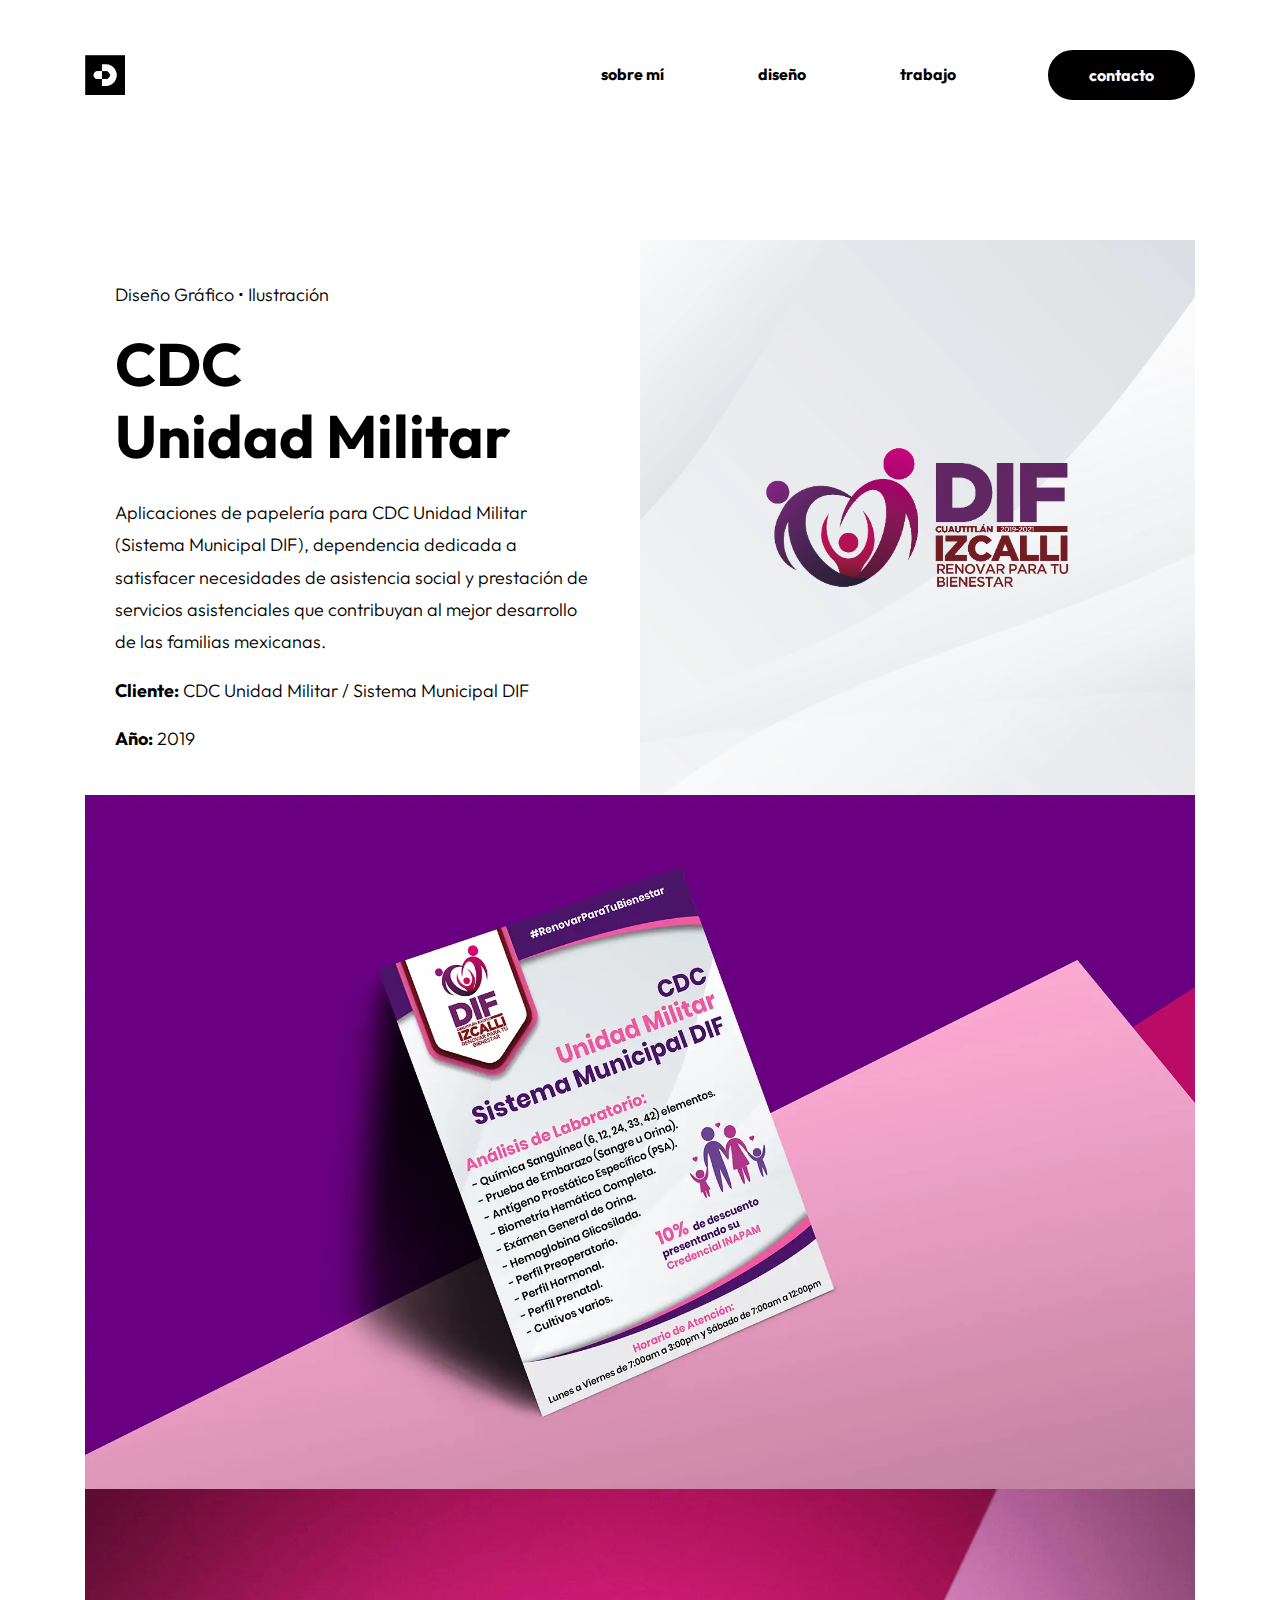
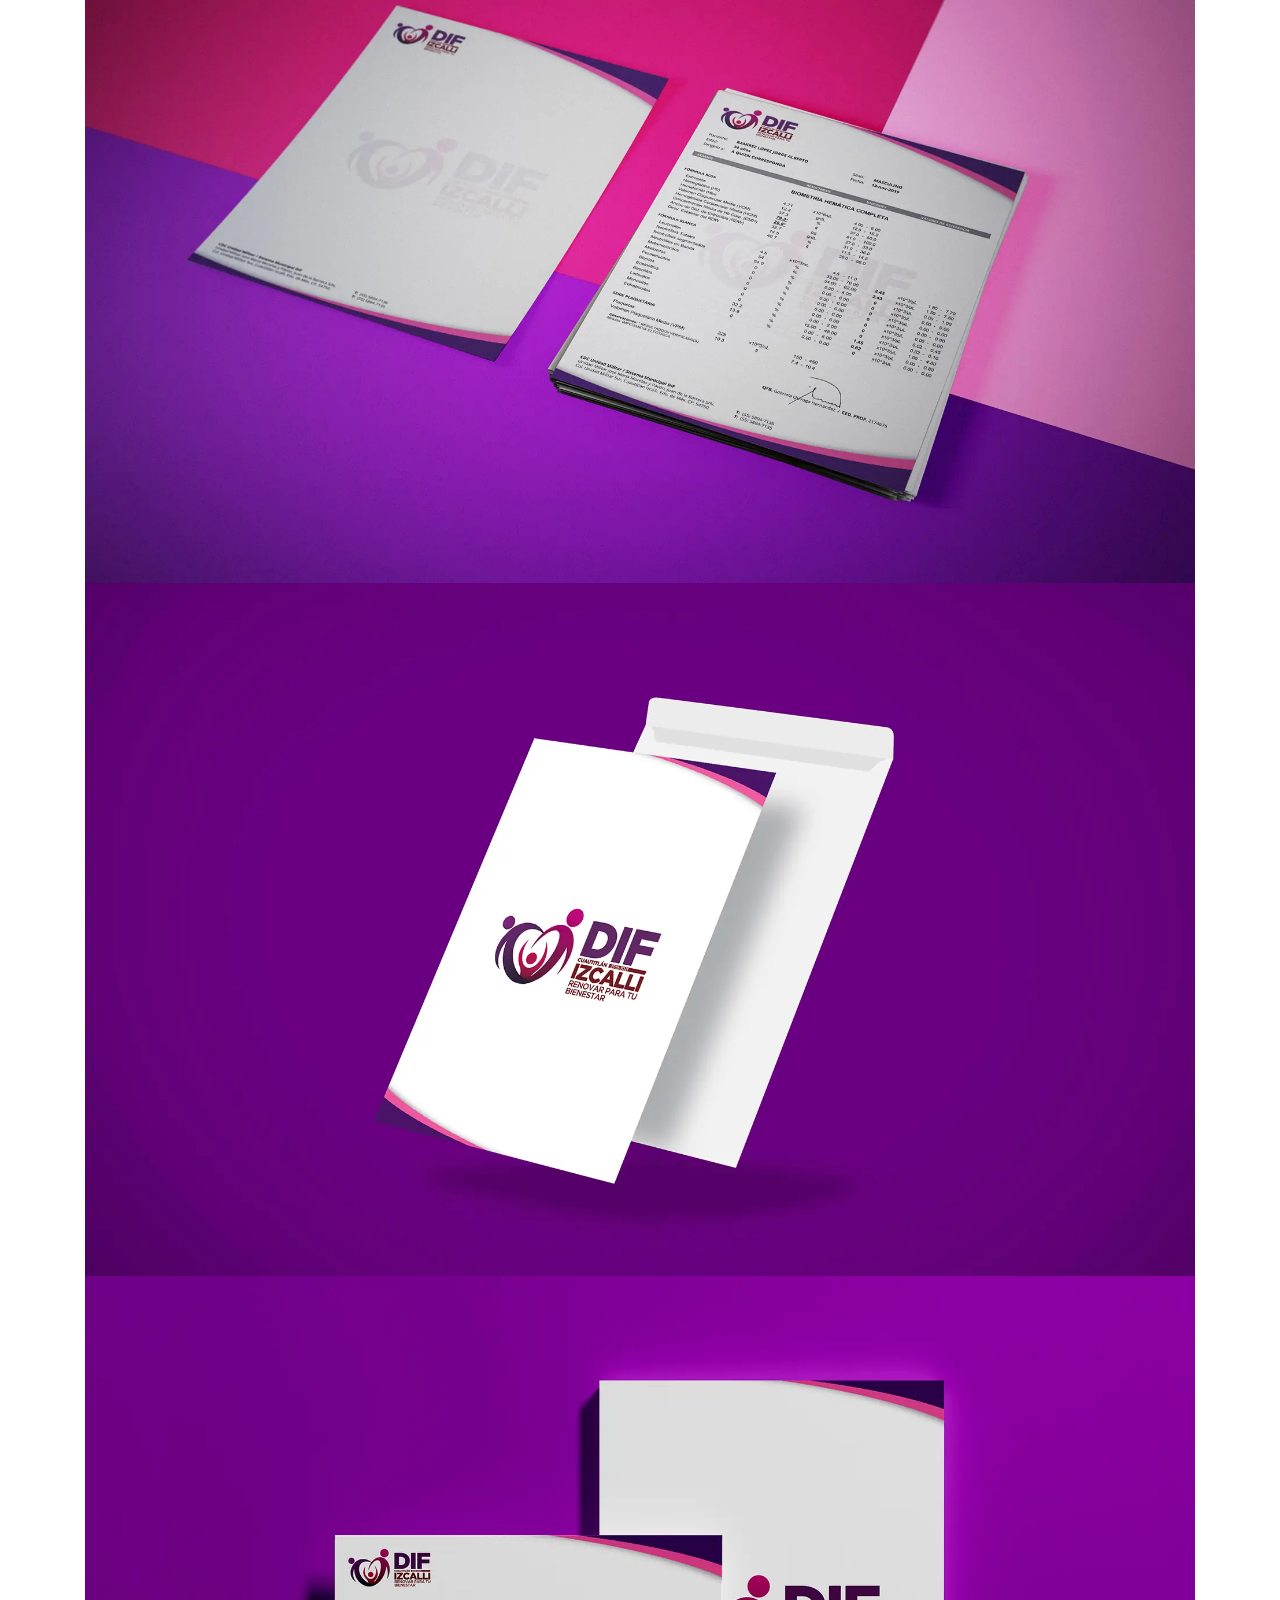
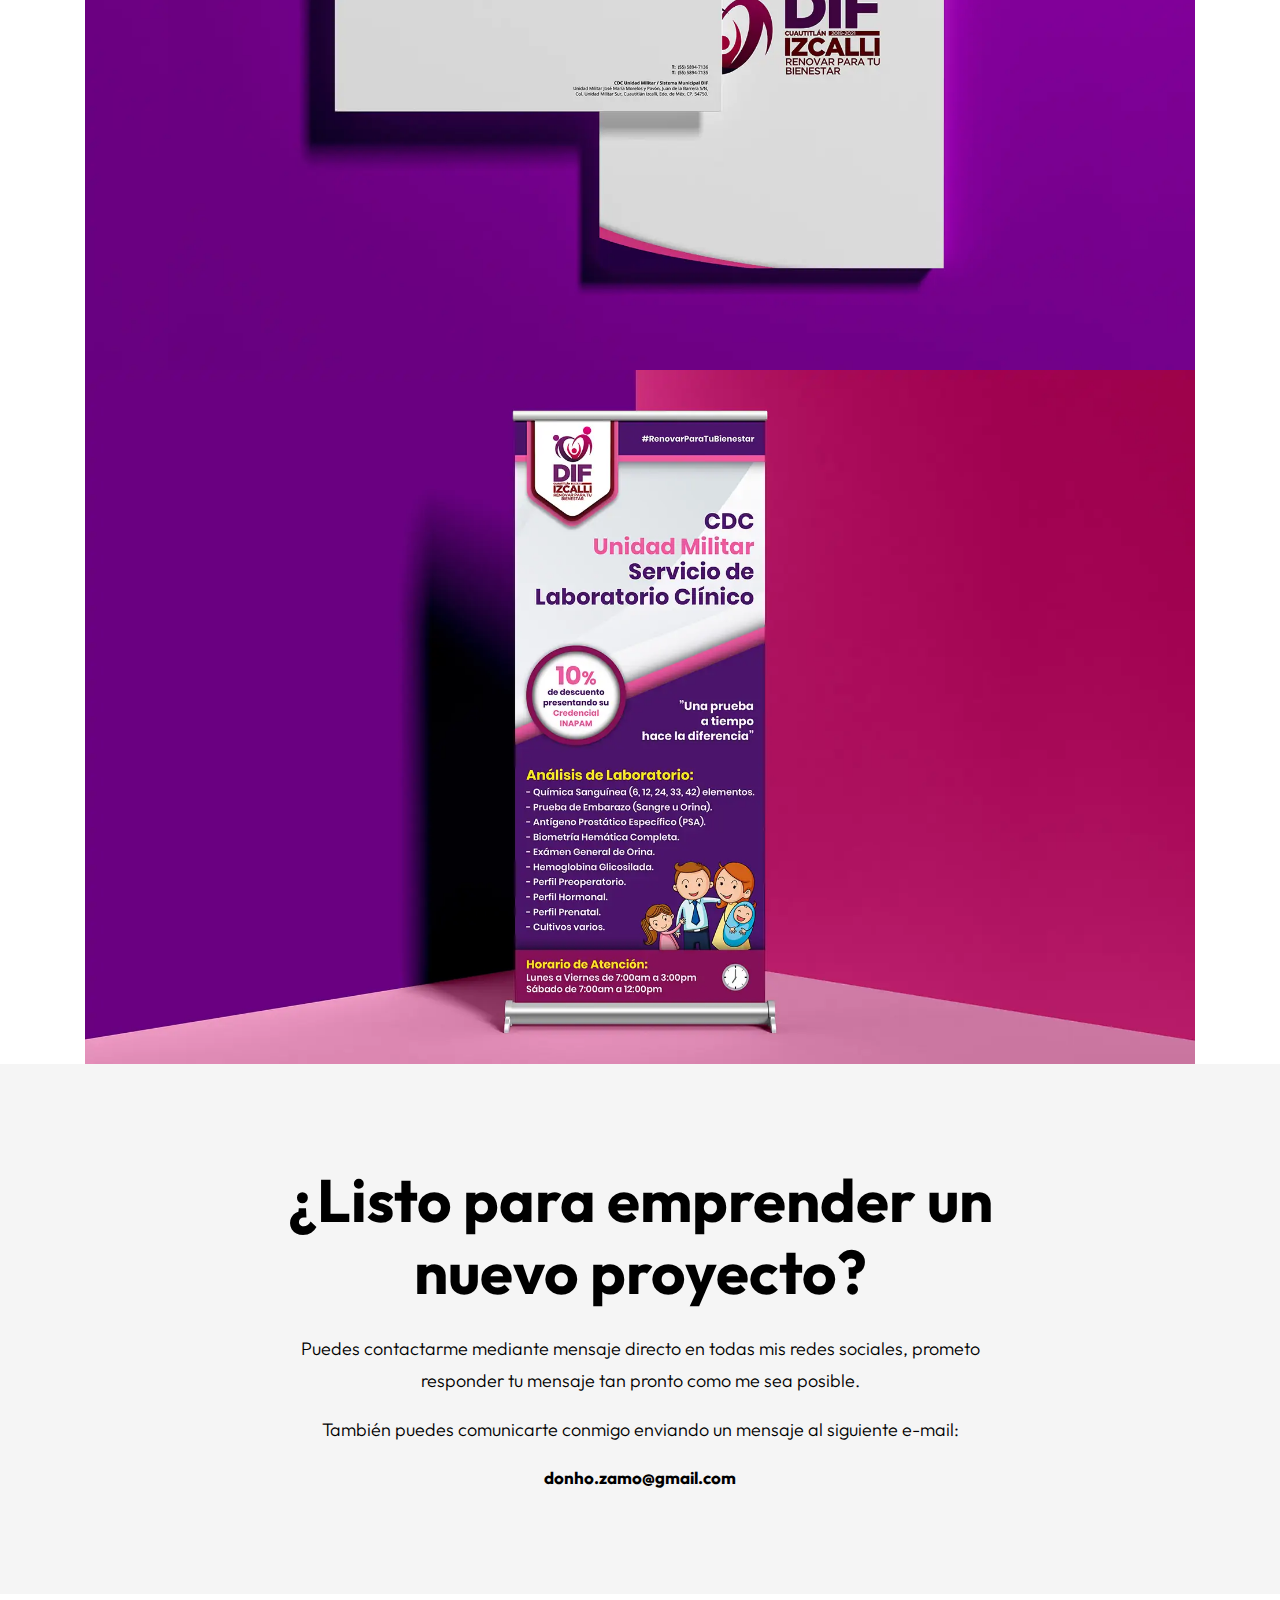
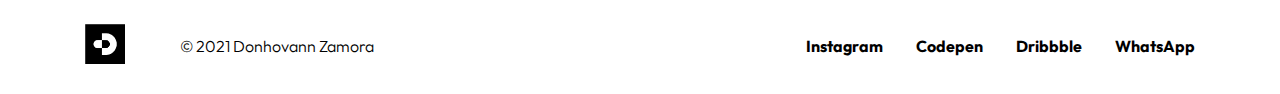
==== commit eaa02a0c: "Update cdc-proyecto.html - Cellphone & Email" ====
--- a/cdc-proyecto.html
+++ b/cdc-proyecto.html
@@ -80,7 +80,7 @@
           <p>Puedes contactarme mediante mensaje directo en todas mis redes sociales,
              prometo responder tu mensaje tan pronto como me sea posible.</p>
           <p>También puedes comunicarte conmigo enviando un mensaje al siguiente e-mail:</p>
-          <p class="envelope">donho.zamo@outlook.com</p>
+          <p class="envelope">donho.zamo@gmail.com</p>
         </div>  
       </div>
     </div>
@@ -101,7 +101,7 @@
             <li id=""><a href="https://www.instagram.com/donho_zamo/" target="_blank">Instagram</a></li>
             <li id=""><a href="https://codepen.io/donho_zamo" target="_blank">Codepen</a></li>
             <li id=""><a href="https://dribbble.com/donho_zamo" target="_blank">Dribbble</a></li>
-            <li id=""><a href="https://api.whatsapp.com/send?phone=5215575532585">WhatsApp</a></li>
+            <li id=""><a href="https://api.whatsapp.com/send?phone=5215561691457">WhatsApp</a></li>
           </ul>
         </div>
       </div>
@@ -114,4 +114,4 @@
 	<script src="js/bootstrap.min.js"></script>
   <!--Main Scripts & Plugins-->
 </body>
-</html>+</html>
